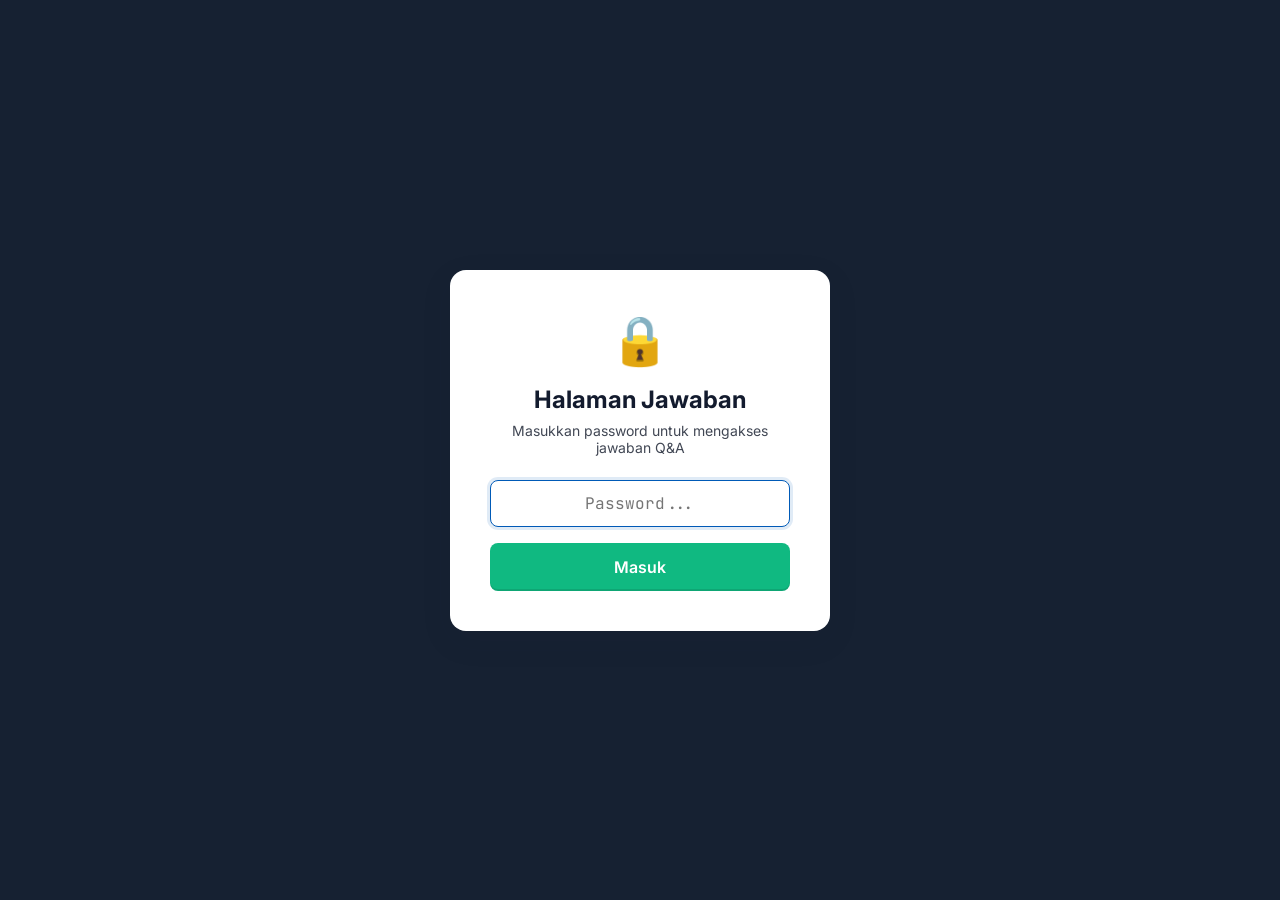
==== jawaban.html @ 25de0e5d "MADALINE Flu Detection Simulator" ====
<!DOCTYPE html>
<html lang="id">
<head>
  <meta charset="utf-8"/>
  <meta name="viewport" content="width=device-width, initial-scale=1.0"/>
  <title>Jawaban Q&A — MADALINE</title>
  <link rel="stylesheet" href="styles.css"/>
  <style>
    body { overflow: auto; background: var(--surface); }
    .jawaban-container { max-width: 900px; margin: 0 auto; padding: 32px; min-height: 100vh; }
    .login-overlay {
      position: fixed; inset: 0; background: rgba(10,22,40,0.95);
      display: flex; align-items: center; justify-content: center; z-index: 999;
    }
    .login-box {
      background: var(--surface-container-lowest); border-radius: var(--radius-xl);
      padding: 40px; width: 380px; text-align: center; box-shadow: var(--shadow-elevated);
    }
    .login-box h2 { font-size: 24px; font-weight: 700; margin-bottom: 8px; }
    .login-box p { font-size: 14px; color: var(--on-surface-variant); margin-bottom: 24px; }
    .login-box input {
      width: 100%; padding: 12px 16px; border: 1px solid var(--outline); border-radius: var(--radius-md);
      font-size: 16px; font-family: 'JetBrains Mono', monospace; text-align: center; margin-bottom: 16px;
      outline: none; transition: border-color 0.2s;
    }
    .login-box input:focus { border-color: var(--primary); box-shadow: 0 0 0 3px rgba(0,90,183,0.12); }
    .login-box .btn { width: 100%; padding: 14px; font-size: 16px; }
    .login-error { color: var(--error); font-size: 13px; margin-top: 8px; display: none; }
    .qa-item {
      background: var(--surface-container-lowest); border: 1px solid var(--outline-variant);
      border-radius: var(--radius-lg); margin-bottom: 16px; overflow: hidden; box-shadow: var(--shadow-card);
    }
    .qa-item-header { padding: 16px 20px; border-bottom: 1px solid var(--outline-variant); display: flex; justify-content: space-between; align-items: center; }
    .qa-item-meta { font-size: 12px; color: var(--on-surface-variant); }
    .qa-item-question { padding: 16px 20px; font-weight: 600; font-size: 15px; border-bottom: 1px solid rgba(193,198,215,0.3); background: var(--surface-container-low); }
    .qa-item-answer { padding: 16px 20px; font-size: 14px; line-height: 1.7; }
    .qa-item-answer strong { color: var(--primary); }
    .empty-state { text-align: center; padding: 60px 20px; color: var(--on-surface-variant); }
    .empty-state .icon { font-size: 64px; margin-bottom: 16px; }
    .header-bar { display: flex; justify-content: space-between; align-items: center; margin-bottom: 24px; padding-bottom: 16px; border-bottom: 2px solid var(--outline-variant); }
    .badge-count { background: var(--primary); color: white; padding: 4px 12px; border-radius: 20px; font-size: 13px; font-weight: 700; }
    .refresh-btn { padding: 8px 16px; }
    .config-card {
      background: var(--surface-container-lowest); border: 1px solid var(--outline-variant);
      border-radius: var(--radius-lg); padding: 20px; margin-bottom: 24px; box-shadow: var(--shadow-card);
    }
    .config-card h3 { font-size: 15px; font-weight: 700; margin-bottom: 12px; color: var(--primary); }
    .config-row { display: flex; gap: 10px; align-items: flex-end; margin-bottom: 12px; }
    .config-row .input-group { flex: 1; }
    .config-row input {
      width: 100%; padding: 10px 14px; border: 1px solid var(--outline); border-radius: var(--radius-md);
      font-family: 'JetBrains Mono', monospace; font-size: 13px; outline: none; transition: border-color 0.2s;
      background: var(--surface);
    }
    .config-row input:focus { border-color: var(--primary); box-shadow: 0 0 0 3px rgba(0,90,183,0.12); }
    .key-status { font-size: 12px; font-weight: 600; padding: 4px 10px; border-radius: 12px; display: inline-flex; align-items: center; gap: 4px; }
    .key-active { background: #d1fae5; color: #065f46; }
    .key-missing { background: #fee2e2; color: #991b1b; }
  </style>
</head>
<body>

<!-- Login Overlay -->
<div class="login-overlay" id="login-overlay">
  <div class="login-box">
    <div style="font-size:48px;margin-bottom:16px;">🔒</div>
    <h2>Halaman Jawaban</h2>
    <p>Masukkan password untuk mengakses jawaban Q&A</p>
    <input type="password" id="password-input" placeholder="Password..." autofocus/>
    <button class="btn btn-primary" id="btn-login">Masuk</button>
    <div class="login-error" id="login-error">Password salah! Coba lagi.</div>
  </div>
</div>

<!-- Main Content -->
<div class="jawaban-container" id="main-content" style="display:none;">
  <div class="header-bar">
    <div>
      <div class="section-overline">Halaman Rahasia — Presenter Only</div>
      <h1 class="font-headline-lg">Jawaban Q&A MADALINE</h1>
    </div>
    <div style="display:flex;gap:8px;align-items:center;">
      <span class="badge-count" id="total-count">0 pertanyaan</span>
      <button class="btn btn-secondary refresh-btn" id="btn-refresh">↻ Refresh</button>
      <a href="index.html" class="btn btn-secondary refresh-btn">← Kembali</a>
    </div>
  </div>

  <!-- API Key Config -->
  <div class="config-card">
    <h3>⚙️ Konfigurasi API Key (Gemini)</h3>
    <p style="font-size:13px;color:var(--on-surface-variant);margin-bottom:12px;">
      Masukkan API key Gemini agar AI bisa menjawab pertanyaan otomatis. Key disimpan di browser ini saja (tidak di-upload ke GitHub).
      <a href="https://aistudio.google.com/apikey" target="_blank" style="color:var(--primary);font-weight:600;">Dapatkan key →</a>
    </p>
    <div class="config-row">
      <div class="input-group">
        <label style="font-size:11px;font-weight:700;text-transform:uppercase;letter-spacing:0.06em;color:var(--on-surface-variant);margin-bottom:4px;display:block;">API KEY</label>
        <input type="password" id="api-key-input" placeholder="Masukkan Gemini API Key..." />
      </div>
      <button class="btn btn-primary" id="btn-save-key" style="height:42px;white-space:nowrap;">💾 Simpan</button>
    </div>
    <div style="display:flex;justify-content:space-between;align-items:center;">
      <div>
        <span>Status: </span>
        <span class="key-status" id="key-status">—</span>
      </div>
      <button class="btn btn-reset" id="btn-clear-data" style="font-size:12px;padding:6px 14px;">🗑️ Reset Semua Data Q&A</button>
    </div>
  </div>

  <div id="qa-list">
    <div class="empty-state">
      <div class="icon">📭</div>
      <h3>Belum Ada Pertanyaan</h3>
      <p>Pertanyaan dari audience akan muncul di sini secara real-time.</p>
    </div>
  </div>
</div>

<script>
  const PASSWORD = 'jawaban';

  // Login handler
  const loginOverlay = document.getElementById('login-overlay');
  const mainContent = document.getElementById('main-content');
  const btnLogin = document.getElementById('btn-login');
  const passwordInput = document.getElementById('password-input');
  const loginError = document.getElementById('login-error');

  function tryLogin() {
    if (passwordInput.value === PASSWORD) {
      loginOverlay.style.display = 'none';
      mainContent.style.display = '';
      loadQuestions();
      loadKeyStatus();
    } else {
      loginError.style.display = '';
      passwordInput.value = '';
      passwordInput.focus();
      setTimeout(() => loginError.style.display = 'none', 3000);
    }
  }

  btnLogin.addEventListener('click', tryLogin);
  passwordInput.addEventListener('keydown', (e) => { if (e.key === 'Enter') tryLogin(); });

  // === API Key Config ===
  function loadKeyStatus() {
    var key = localStorage.getItem('madaline_gemini_key') || '';
    var statusEl = document.getElementById('key-status');
    var inputEl = document.getElementById('api-key-input');
    if (key) {
      statusEl.textContent = '✅ Key tersimpan (' + key.substring(0, 8) + '...)';
      statusEl.className = 'key-status key-active';
      inputEl.placeholder = 'Key sudah tersimpan (isi untuk mengganti)';
    } else {
      statusEl.textContent = '❌ Belum diatur';
      statusEl.className = 'key-status key-missing';
      inputEl.placeholder = 'Masukkan Gemini API Key...';
    }
  }

  document.getElementById('btn-save-key').addEventListener('click', function() {
    var key = document.getElementById('api-key-input').value.trim();
    if (!key) { alert('Masukkan API key!'); return; }
    localStorage.setItem('madaline_gemini_key', key);
    document.getElementById('api-key-input').value = '';
    loadKeyStatus();
    alert('✅ API Key berhasil disimpan!');
  });

  document.getElementById('btn-clear-data').addEventListener('click', function() {
    if (confirm('Yakin ingin menghapus semua data Q&A? Ini akan menghapus pertanyaan dan jawaban.')) {
      localStorage.removeItem('madaline_qa_history');
      loadQuestions();
      alert('Data Q&A berhasil direset.');
    }
  });

  // Q&A Storage (shared via localStorage with main page)
  function loadQuestions() {
    const stored = localStorage.getItem('madaline_qa_history');
    const list = stored ? JSON.parse(stored) : [];
    const container = document.getElementById('qa-list');
    const countEl = document.getElementById('total-count');

    countEl.textContent = `${list.length} pertanyaan`;

    if (list.length === 0) {
      container.innerHTML = `<div class="empty-state">
        <div class="icon">📭</div>
        <h3>Belum Ada Pertanyaan</h3>
        <p>Pertanyaan dari audience akan muncul di sini secara real-time.</p>
      </div>`;
      return;
    }

    container.innerHTML = list.map((q, i) => {
      var statusBadge = '';
      if (q.aiSuccess === false) {
        statusBadge = '<span style="display:inline-flex;align-items:center;gap:4px;padding:3px 10px;border-radius:12px;font-size:11px;font-weight:700;background:#fef3cd;color:#92400e;">⚠️ Jawab Manual</span>';
      } else {
        statusBadge = '<span style="display:inline-flex;align-items:center;gap:4px;padding:3px 10px;border-radius:12px;font-size:11px;font-weight:700;background:#d1fae5;color:#065f46;">✅ AI Generated</span>';
      }
      return `
      <div class="qa-item">
        <div class="qa-item-header">
          <div>
            <strong style="color:var(--primary);">${q.nama}</strong>
            <span style="font-size:13px;color:var(--on-surface-variant);"> — NIM: ${q.nim} | Kelas: ${q.kelas}</span>
          </div>
          <div style="display:flex;align-items:center;gap:8px;">
            ${statusBadge}
            <span class="qa-item-meta">${q.time || ''}</span>
          </div>
        </div>
        <div class="qa-item-question">❓ ${q.question}</div>
        <div class="qa-item-answer">${q.answer}</div>
      </div>`;
    }).reverse().join('');
  }

  // Auto-refresh every 3 seconds
  setInterval(loadQuestions, 3000);
  document.getElementById('btn-refresh').addEventListener('click', loadQuestions);
</script>
</body>
</html>
---- styles.css ----
/* ===== DESIGN SYSTEM: Neural Synthesis ===== */
@import url('https://fonts.googleapis.com/css2?family=Inter:wght@400;500;600;700;800&family=JetBrains+Mono:wght@400;500;600&display=swap');

:root {
  --surface: #faf8ff;
  --surface-dim: #d2d9f4;
  --surface-container-lowest: #ffffff;
  --surface-container-low: #f2f3ff;
  --surface-container: #eaedff;
  --surface-container-high: #e2e7ff;
  --surface-container-highest: #dae2fd;
  --on-surface: #131b2e;
  --on-surface-variant: #414754;
  --inverse-surface: #283044;
  --inverse-on-surface: #eef0ff;
  --outline: #717786;
  --outline-variant: #c1c6d7;
  --primary: #005ab7;
  --on-primary: #ffffff;
  --primary-container: #0072e5;
  --on-primary-container: #fefcff;
  --secondary: #4648d4;
  --on-secondary: #ffffff;
  --secondary-container: #6063ee;
  --on-secondary-container: #fffbff;
  --error: #ba1a1a;
  --error-container: #ffdad6;
  --on-error-container: #93000a;
  --success: #10b981;
  --success-dark: #059669;
  --primary-fixed: #d7e2ff;
  --primary-fixed-dim: #abc7ff;
  --sp-xs: 4px; --sp-sm: 8px; --sp-md: 16px; --sp-lg: 24px; --sp-xl: 48px;
  --radius-sm: 4px; --radius-md: 8px; --radius-lg: 12px; --radius-xl: 16px;
  --shadow-card: 0 2px 4px rgba(15,23,42,0.05);
  --shadow-elevated: 0 10px 30px rgba(15,23,42,0.1);
  --shadow-glow-primary: 0 0 20px rgba(0,90,183,0.15);
}

*, *::before, *::after { box-sizing: border-box; margin: 0; padding: 0; }
html { font-size: 16px; scroll-behavior: smooth; }
body {
  font-family: 'Inter', system-ui, sans-serif;
  background: var(--surface);
  color: var(--on-surface);
  min-height: 100vh;
  overflow: hidden;
  -webkit-font-smoothing: antialiased;
}

/* Typography */
.font-display { font-size: 48px; font-weight: 800; line-height: 56px; letter-spacing: -0.03em; }
.font-headline-lg { font-size: 32px; font-weight: 700; line-height: 40px; letter-spacing: -0.02em; }
.font-headline-md { font-size: 24px; font-weight: 600; line-height: 32px; }
.font-headline-sm { font-size: 18px; font-weight: 600; line-height: 24px; }
.font-body-lg { font-size: 16px; font-weight: 400; line-height: 26px; }
.font-body-md { font-size: 14px; font-weight: 400; line-height: 22px; }
.font-label { font-family: 'Inter'; font-size: 12px; font-weight: 700; line-height: 16px; letter-spacing: 0.06em; text-transform: uppercase; }

/* Slide System */
.slide-viewport { width: 100vw; height: 100vh; overflow: hidden; position: relative; }
.slide {
  position: absolute; inset: 0; display: flex; flex-direction: column;
  opacity: 0; transform: translateX(60px);
  transition: opacity 0.5s cubic-bezier(0.4,0,0.2,1), transform 0.5s cubic-bezier(0.4,0,0.2,1);
  pointer-events: none; overflow-y: auto; padding: 0;
}
.slide.active { opacity: 1; transform: translateX(0); pointer-events: auto; z-index: 2; }
.slide.prev { opacity: 0; transform: translateX(-60px); }
.slide-inner { max-width: 1200px; width: 100%; margin: 0 auto; padding: var(--sp-xl) 32px; padding-top: 72px; padding-bottom: 80px; flex: 1; }

/* Top Bar */
.topbar {
  position: fixed; top: 0; left: 0; right: 0; height: 56px;
  background: rgba(250,248,255,0.85); backdrop-filter: blur(12px);
  border-bottom: 1px solid var(--outline-variant);
  display: flex; align-items: center; justify-content: space-between;
  padding: 0 var(--sp-lg); z-index: 100;
}
.topbar-brand { font-size: 15px; font-weight: 700; color: var(--primary); display: flex; align-items: center; gap: var(--sp-sm); }
.topbar-brand svg { width: 22px; height: 22px; }

/* Progress Bar */
.progress-bar { position: fixed; top: 56px; left: 0; right: 0; height: 3px; background: var(--outline-variant); z-index: 99; }
.progress-fill { height: 100%; background: linear-gradient(90deg, var(--primary), var(--secondary)); transition: width 0.4s cubic-bezier(0.4,0,0.2,1); border-radius: 0 2px 2px 0; }

/* Bottom Nav */
.slide-nav {
  position: fixed; bottom: 0; left: 0; right: 0; height: 64px;
  background: rgba(250,248,255,0.9); backdrop-filter: blur(12px);
  border-top: 1px solid var(--outline-variant);
  display: flex; align-items: center; justify-content: center; gap: var(--sp-lg); z-index: 100; padding: 0 var(--sp-lg);
}
.slide-dots { display: flex; gap: var(--sp-sm); align-items: center; }
.slide-dot { width: 10px; height: 10px; border-radius: 50%; background: var(--outline-variant); border: none; cursor: pointer; transition: all 0.3s ease; padding: 0; }
.slide-dot.active { background: var(--primary); width: 28px; border-radius: 5px; box-shadow: 0 0 8px rgba(0,90,183,0.3); }
.slide-dot:hover { background: var(--outline); }
.nav-btn {
  display: flex; align-items: center; gap: 6px; padding: 8px 20px; border-radius: var(--radius-md);
  border: 1px solid var(--outline-variant); background: var(--surface-container-lowest);
  color: var(--on-surface); font-weight: 600; font-size: 14px; cursor: pointer;
  transition: all 0.2s ease; font-family: 'Inter', sans-serif;
}
.nav-btn:hover { background: var(--surface-container-high); border-color: var(--primary); color: var(--primary); }
.nav-btn:disabled { opacity: 0.35; cursor: not-allowed; }
.nav-btn.primary { background: var(--primary); color: var(--on-primary); border-color: var(--primary); }
.nav-btn.primary:hover { background: var(--primary-container); }
.nav-btn.primary:disabled { opacity: 0.35; }

/* Cards */
.card {
  background: var(--surface-container-lowest); border: 1px solid var(--outline-variant);
  border-radius: var(--radius-lg); box-shadow: var(--shadow-card); overflow: hidden; transition: box-shadow 0.3s ease;
}
.card:hover { box-shadow: var(--shadow-elevated); }
.card-header { padding: var(--sp-md) var(--sp-lg); border-bottom: 1px solid var(--outline-variant); display: flex; align-items: center; justify-content: space-between; }
.card-body { padding: var(--sp-lg); }

/* Hero Slide */
.hero-slide {
  background: linear-gradient(135deg, #0a1628 0%, #1a2744 40%, #0d2b5e 100%);
  color: white; justify-content: center; align-items: center; text-align: center;
  position: relative; overflow: hidden;
}
.hero-slide::before {
  content: ''; position: absolute; inset: 0;
  background: radial-gradient(circle at 30% 20%, rgba(70,72,212,0.15) 0%, transparent 50%),
              radial-gradient(circle at 70% 80%, rgba(0,90,183,0.1) 0%, transparent 50%);
}
.hero-grid-bg {
  position: absolute; inset: 0;
  background-image: linear-gradient(rgba(255,255,255,0.03) 1px, transparent 1px), linear-gradient(90deg, rgba(255,255,255,0.03) 1px, transparent 1px);
  background-size: 60px 60px; animation: gridMove 20s linear infinite;
}
@keyframes gridMove { 0% { transform: translate(0, 0); } 100% { transform: translate(60px, 60px); } }
.hero-content { position: relative; z-index: 2; max-width: 800px; padding: 40px; }
.hero-badge {
  display: inline-flex; align-items: center; gap: 6px; padding: 6px 16px;
  background: rgba(255,255,255,0.08); border: 1px solid rgba(255,255,255,0.12);
  border-radius: 20px; font-size: 12px; font-weight: 600; letter-spacing: 0.05em;
  text-transform: uppercase; color: var(--primary-fixed-dim); margin-bottom: 24px; backdrop-filter: blur(4px);
}
.hero-title {
  font-size: clamp(36px, 6vw, 64px); font-weight: 800; line-height: 1.1; letter-spacing: -0.03em; margin-bottom: 16px;
  background: linear-gradient(135deg, #ffffff 0%, var(--primary-fixed-dim) 100%);
  -webkit-background-clip: text; -webkit-text-fill-color: transparent; background-clip: text;
}
.hero-subtitle { font-size: 18px; color: rgba(255,255,255,0.6); line-height: 1.6; margin-bottom: 32px; }
.hero-btn {
  display: inline-flex; align-items: center; gap: 10px; padding: 14px 32px;
  background: linear-gradient(135deg, var(--primary), var(--secondary)); color: white;
  border: none; border-radius: 30px; font-size: 16px; font-weight: 700; cursor: pointer;
  transition: all 0.3s ease; font-family: 'Inter', sans-serif;
  box-shadow: 0 4px 20px rgba(0,90,183,0.4);
}
.hero-btn:hover { transform: translateY(-2px); box-shadow: 0 6px 30px rgba(0,90,183,0.6); }
.hero-cta { margin-bottom: 32px; }
.hero-features { display: flex; gap: 12px; justify-content: center; flex-wrap: wrap; }
.hero-feature-chip {
  padding: 8px 16px; background: rgba(255,255,255,0.06); border: 1px solid rgba(255,255,255,0.1);
  border-radius: 20px; font-size: 13px; font-weight: 500; color: rgba(255,255,255,0.7);
}

/* Theory */
.theory-grid { display: grid; grid-template-columns: 1fr 1fr; gap: var(--sp-lg); margin-top: var(--sp-lg); }
.formula-highlight .katex { color: var(--primary) !important; }
.concept-list { list-style: none; padding: 0; }
.concept-list li {
  padding: 12px 16px; border-left: 3px solid var(--primary); margin-bottom: var(--sp-sm);
  background: var(--surface-container-low); border-radius: 0 var(--radius-sm) var(--radius-sm) 0;
  font-size: 14px; line-height: 1.6;
}
.concept-list li strong { color: var(--primary); }

/* Section Headers */
.section-header { margin-bottom: var(--sp-lg); padding-bottom: var(--sp-sm); border-bottom: 2px solid var(--outline-variant); }
.section-overline { font-size: 12px; font-weight: 700; text-transform: uppercase; letter-spacing: 0.08em; color: var(--secondary); margin-bottom: 4px; }

/* Network Vis */
.network-vis-container { background: var(--surface-container-low); border: 1px solid var(--outline-variant); border-radius: var(--radius-lg); padding: var(--sp-md); }
.network-vis-container svg text { font-family: 'JetBrains Mono', monospace; }
.node-circle { transition: all 0.3s ease; }
.node-circle:hover { filter: drop-shadow(0 0 8px rgba(0,90,183,0.4)); }

/* Dataset */
.dataset-layout { display: grid; grid-template-columns: 1fr 280px; gap: var(--sp-lg); }
.dataset-stats { display: flex; flex-direction: column; gap: var(--sp-md); }
.stat-card { text-align: center; padding: var(--sp-lg); }
.stat-value { font-size: 40px; font-weight: 800; font-family: 'JetBrains Mono', monospace; }
.stat-label { font-size: 13px; color: var(--on-surface-variant); margin-top: 4px; }
.badge { display: inline-flex; align-items: center; justify-content: center; padding: 2px 10px; border-radius: 12px; font-size: 12px; font-weight: 700; min-width: 28px; }
.badge-yes { background: #dbeafe; color: #1d4ed8; }
.badge-no { background: var(--surface-dim); color: var(--on-surface-variant); }
.badge-flu { background: #fee2e2; color: #dc2626; }
.badge-notflu { background: #d1fae5; color: #059669; }
.legend-item { display: flex; align-items: center; gap: 8px; font-size: 13px; }

/* Example Calculations */
.example-grid { display: grid; grid-template-columns: 1fr 1fr; gap: var(--sp-lg); }
.example-card { border-top: 4px solid; }
.example-card.flu { border-top-color: #dc2626; }
.example-card.notflu { border-top-color: #059669; }
.example-card .example-header { padding: var(--sp-md) var(--sp-lg); display: flex; align-items: center; gap: 12px; border-bottom: 1px solid var(--outline-variant); }
.example-badge { padding: 4px 12px; border-radius: 16px; font-size: 12px; font-weight: 700; }
.example-badge.flu { background: #fee2e2; color: #dc2626; }
.example-badge.notflu { background: #d1fae5; color: #059669; }
.example-step { padding: 12px var(--sp-lg); border-bottom: 1px solid rgba(193,198,215,0.3); }
.example-step:last-child { border-bottom: none; }
.example-step-label { font-size: 11px; font-weight: 700; text-transform: uppercase; letter-spacing: 0.06em; color: var(--secondary); margin-bottom: 6px; }

/* Simulator */
.sim-layout { display: grid; grid-template-columns: 280px 1fr; gap: var(--sp-lg); margin-top: var(--sp-lg); }
.sim-config { display: flex; flex-direction: column; gap: var(--sp-md); }
.sim-main { display: flex; flex-direction: column; gap: var(--sp-lg); }
.input-group { display: flex; flex-direction: column; gap: var(--sp-xs); }
.input-group label { font-size: 11px; font-weight: 700; text-transform: uppercase; letter-spacing: 0.06em; color: var(--on-surface-variant); }
.input-group input, .input-group select, .input-group textarea {
  padding: 8px 12px; border: 1px solid var(--outline); border-radius: var(--radius-sm);
  font-family: 'JetBrains Mono', monospace; font-size: 14px;
  background: var(--surface); color: var(--on-surface); outline: none; transition: all 0.2s ease;
}
.input-group input:focus, .input-group select:focus, .input-group textarea:focus { border-color: var(--primary); box-shadow: 0 0 0 3px rgba(0,90,183,0.12); }

/* Buttons */
.btn {
  display: inline-flex; align-items: center; justify-content: center; gap: 8px;
  padding: 10px 20px; border-radius: var(--radius-md); font-family: 'Inter', sans-serif;
  font-weight: 600; font-size: 14px; cursor: pointer; transition: all 0.2s ease; border: none;
}
.btn-primary { background: var(--success); color: white; box-shadow: inset 0 -2px 0 rgba(0,0,0,0.1); }
.btn-primary:hover { background: var(--success-dark); }
.btn-primary:active { box-shadow: none; transform: translateY(1px); }
.btn-secondary { background: transparent; border: 1px solid var(--outline); color: var(--on-surface); }
.btn-secondary:hover { background: var(--surface-container-high); }
.btn-reset { background: transparent; border: 1px solid var(--error); color: var(--error); }
.btn-reset:hover { background: var(--error-container); }

/* Chips */
.chip { display: inline-flex; align-items: center; gap: 4px; padding: 3px 10px; border-radius: 20px; font-size: 11px; font-weight: 700; letter-spacing: 0.03em; }
.chip-processing { background: #dbeafe; color: #1d4ed8; }
.chip-success { background: #d1fae5; color: #065f46; }
.chip-error { background: #fee2e2; color: #991b1b; }
.chip-idle { background: var(--surface-dim); color: var(--on-surface-variant); }

/* Tables */
.data-table { width: 100%; border-collapse: collapse; font-family: 'JetBrains Mono', monospace; font-size: 12px; }
.data-table thead { background: var(--surface-container-low); position: sticky; top: 0; }
.data-table th { padding: 10px 12px; font-family: 'Inter'; font-size: 11px; font-weight: 700; text-transform: uppercase; letter-spacing: 0.05em; color: var(--on-surface-variant); text-align: left; border-bottom: 1px solid var(--outline-variant); }
.data-table td { padding: 8px 12px; border-bottom: 1px solid rgba(193,198,215,0.3); vertical-align: middle; }
.data-table tbody tr { transition: background 0.15s ease; }
.data-table tbody tr:hover { background: rgba(218,226,253,0.3); }
.data-table .text-right { text-align: right; }
.data-table .text-center { text-align: center; }
.data-table .text-error { color: var(--error); }
.data-table .text-success { color: var(--success); }
.data-table .text-muted { color: var(--on-surface-variant); }
.table-scroll { max-height: 320px; overflow: auto; border-radius: var(--radius-md); }

/* Tracing */
.trace-formula-block { background: var(--surface-container-low); border: 1px solid var(--outline-variant); border-radius: var(--radius-md); padding: var(--sp-md); margin-bottom: var(--sp-sm); }
.trace-formula-block .katex { color: var(--primary); }
.formula-label { font-size: 11px; font-weight: 700; text-transform: uppercase; letter-spacing: 0.06em; color: var(--on-surface-variant); margin-bottom: var(--sp-xs); }
.trace-value { display: flex; flex-direction: column; gap: 2px; }
.trace-value-label { font-size: 11px; color: var(--on-surface-variant); font-weight: 500; }
.trace-value-data { font-family: 'JetBrains Mono', monospace; font-size: 13px; font-weight: 500; }

/* Testing Slide */
.testing-layout { display: grid; grid-template-columns: 340px 1fr; gap: var(--sp-lg); margin-top: var(--sp-lg); }
.testing-input-panel { display: flex; flex-direction: column; gap: var(--sp-md); }
.testing-result-panel { display: flex; flex-direction: column; gap: var(--sp-lg); }
.testing-info-banner {
  display: flex; align-items: flex-start; gap: 16px; padding: 16px 20px;
  background: linear-gradient(135deg, #eff6ff, #eef2ff); border: 1px solid #bfdbfe;
  border-radius: var(--radius-lg); margin-bottom: var(--sp-lg);
}
.testing-info-banner .testing-info-icon { font-size: 28px; }
.testing-info-banner strong { color: var(--primary); display: block; margin-bottom: 4px; }
.testing-info-banner p { font-size: 13px; color: var(--on-surface-variant); line-height: 1.5; margin: 0; }

/* Symptom Toggles */
.symptom-toggle {
  display: flex; align-items: center; justify-content: space-between; padding: 14px 16px;
  background: var(--surface-container-low); border: 1px solid var(--outline-variant);
  border-radius: var(--radius-md); transition: all 0.2s ease;
}
.symptom-toggle:hover { border-color: var(--primary); background: var(--surface-container); }
.symptom-info { display: flex; align-items: center; gap: 12px; }
.symptom-emoji { font-size: 28px; }
.symptom-name { font-weight: 600; font-size: 15px; }
.symptom-desc { font-size: 12px; color: var(--on-surface-variant); }

/* Switch Toggle */
.switch { position: relative; display: inline-block; width: 52px; height: 28px; }
.switch input { opacity: 0; width: 0; height: 0; }
.switch-slider {
  position: absolute; cursor: pointer; inset: 0; background: var(--outline-variant);
  transition: 0.3s; border-radius: 28px;
}
.switch-slider::before {
  content: ""; position: absolute; height: 22px; width: 22px; left: 3px; bottom: 3px;
  background: white; transition: 0.3s; border-radius: 50%; box-shadow: 0 1px 3px rgba(0,0,0,0.2);
}
.switch input:checked + .switch-slider { background: var(--primary); }
.switch input:checked + .switch-slider::before { transform: translateX(24px); }

/* Prediction Result */
.prediction-placeholder { display: flex; flex-direction: column; align-items: center; justify-content: center; padding: 40px; color: var(--on-surface-variant); text-align: center; }
.prediction-result-display { text-align: center; padding: 32px; }
.prediction-result-display .result-icon { font-size: 64px; margin-bottom: 16px; }
.prediction-result-display .result-label { font-size: 28px; font-weight: 800; margin-bottom: 8px; }
.prediction-result-display .result-desc { font-size: 14px; color: var(--on-surface-variant); }
.predict-warning { padding: 10px 16px; background: #fef3cd; border: 1px solid #fbbf24; border-radius: var(--radius-md); font-size: 13px; color: #92400e; text-align: center; }

/* Q&A */
.qa-layout { display: grid; grid-template-columns: 380px 1fr; gap: var(--sp-lg); margin-top: var(--sp-lg); }
.qa-input-panel { display: flex; flex-direction: column; gap: var(--sp-md); }
.qa-answer-panel { min-height: 500px; }
.qa-placeholder { display: flex; flex-direction: column; align-items: center; justify-content: center; height: 100%; text-align: center; padding: 40px; }
.qa-loading { display: flex; align-items: center; gap: 10px; justify-content: center; padding: 12px; color: var(--primary); font-size: 13px; font-weight: 600; }
.loading-spinner {
  width: 20px; height: 20px; border: 3px solid var(--outline-variant);
  border-top-color: var(--primary); border-radius: 50%; animation: spin 0.8s linear infinite;
}
@keyframes spin { to { transform: rotate(360deg); } }
.qa-answer-content { line-height: 1.7; font-size: 15px; }
.qa-answer-content p { margin-bottom: 12px; }
.qa-answer-content strong { color: var(--primary); }
.qa-answer-content ul, .qa-answer-content ol { margin: 8px 0 12px 20px; }
.qa-answer-content li { margin-bottom: 4px; }
.qa-history-item {
  padding: 10px 14px; border-left: 3px solid var(--primary); margin-bottom: 8px;
  background: var(--surface-container-low); border-radius: 0 var(--radius-sm) var(--radius-sm) 0;
  font-size: 13px; cursor: pointer; transition: all 0.2s ease;
}
.qa-history-item:hover { background: var(--surface-container); }

/* KaTeX */
.katex-display { margin: 8px 0 !important; }

/* Scrollbar */
::-webkit-scrollbar { width: 6px; height: 6px; }
::-webkit-scrollbar-track { background: var(--surface-container-low); }
::-webkit-scrollbar-thumb { background: var(--outline-variant); border-radius: 3px; }
::-webkit-scrollbar-thumb:hover { background: var(--outline); }

/* Animations */
@keyframes fadeInUp { from { opacity: 0; transform: translateY(20px); } to { opacity: 1; transform: translateY(0); } }

/* Responsive */
@media (max-width: 900px) {
  .theory-grid, .example-grid, .qa-layout, .testing-layout { grid-template-columns: 1fr; }
  .sim-layout { grid-template-columns: 1fr; }
  .dataset-layout { grid-template-columns: 1fr; }
  .hero-title { font-size: 32px; }
}
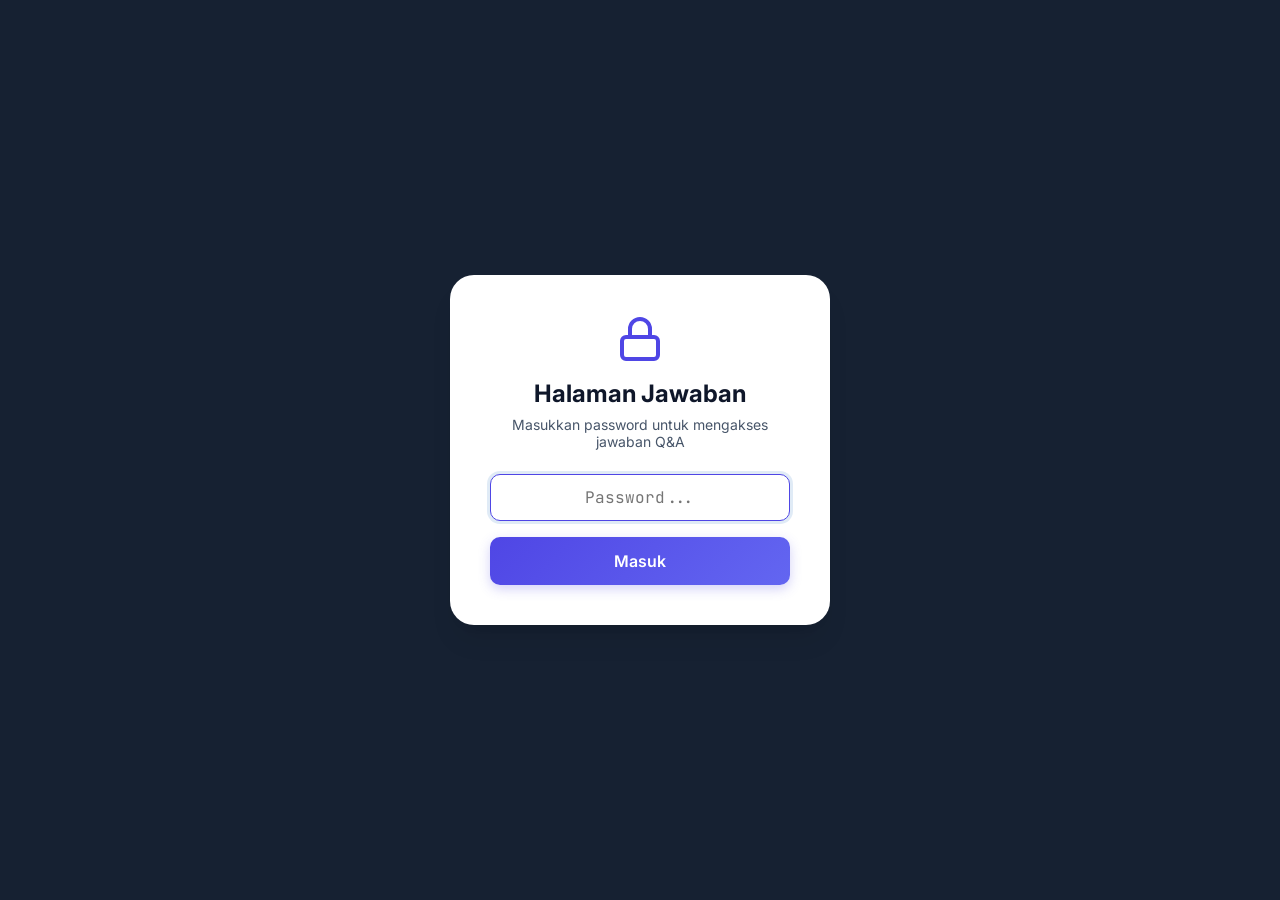
==== commit 3544b5fa: "feat: revamp frontend UI and fix mobile responsiveness" ====
--- a/jawaban.html
+++ b/jawaban.html
@@ -63,7 +63,7 @@
 <!-- Login Overlay -->
 <div class="login-overlay" id="login-overlay">
   <div class="login-box">
-    <div style="font-size:48px;margin-bottom:16px;">🔒</div>
+    <div style="color:var(--primary);margin-bottom:16px;display:flex;justify-content:center;"><svg width="48" height="48" viewBox="0 0 24 24" fill="none" stroke="currentColor" stroke-width="2"><rect x="3" y="11" width="18" height="11" rx="2" ry="2"></rect><path d="M7 11V7a5 5 0 0 1 10 0v4"></path></svg></div>
     <h2>Halaman Jawaban</h2>
     <p>Masukkan password untuk mengakses jawaban Q&A</p>
     <input type="password" id="password-input" placeholder="Password..." autofocus/>
@@ -88,7 +88,7 @@
 
   <!-- API Key Config -->
   <div class="config-card">
-    <h3>⚙️ Konfigurasi API Key (Gemini)</h3>
+    <h3>Konfigurasi API Key (Gemini)</h3>
     <p style="font-size:13px;color:var(--on-surface-variant);margin-bottom:12px;">
       Masukkan API key Gemini agar AI bisa menjawab pertanyaan otomatis. Key disimpan di browser ini saja (tidak di-upload ke GitHub).
       <a href="https://aistudio.google.com/apikey" target="_blank" style="color:var(--primary);font-weight:600;">Dapatkan key →</a>
@@ -98,20 +98,20 @@
         <label style="font-size:11px;font-weight:700;text-transform:uppercase;letter-spacing:0.06em;color:var(--on-surface-variant);margin-bottom:4px;display:block;">API KEY</label>
         <input type="password" id="api-key-input" placeholder="Masukkan Gemini API Key..." />
       </div>
-      <button class="btn btn-primary" id="btn-save-key" style="height:42px;white-space:nowrap;">💾 Simpan</button>
+      <button class="btn btn-primary" id="btn-save-key" style="height:42px;white-space:nowrap;">Simpan</button>
     </div>
     <div style="display:flex;justify-content:space-between;align-items:center;">
       <div>
         <span>Status: </span>
         <span class="key-status" id="key-status">—</span>
       </div>
-      <button class="btn btn-reset" id="btn-clear-data" style="font-size:12px;padding:6px 14px;">🗑️ Reset Semua Data Q&A</button>
+      <button class="btn btn-reset" id="btn-clear-data" style="font-size:12px;padding:6px 14px;">Reset Semua Data Q&A</button>
     </div>
   </div>
 
   <div id="qa-list">
     <div class="empty-state">
-      <div class="icon">📭</div>
+      <div class="icon" style="color:var(--primary);"><svg width="64" height="64" viewBox="0 0 24 24" fill="none" stroke="currentColor" stroke-width="1.5"><path d="M21 15a2 2 0 0 1-2 2H7l-4 4V5a2 2 0 0 1 2-2h14a2 2 0 0 1 2 2z"></path></svg></div>
       <h3>Belum Ada Pertanyaan</h3>
       <p>Pertanyaan dari audience akan muncul di sini secara real-time.</p>
     </div>
@@ -151,11 +151,11 @@
     var statusEl = document.getElementById('key-status');
     var inputEl = document.getElementById('api-key-input');
     if (key) {
-      statusEl.textContent = '✅ Key tersimpan (' + key.substring(0, 8) + '...)';
+      statusEl.textContent = 'Key tersimpan (' + key.substring(0, 8) + '...)';
       statusEl.className = 'key-status key-active';
       inputEl.placeholder = 'Key sudah tersimpan (isi untuk mengganti)';
     } else {
-      statusEl.textContent = '❌ Belum diatur';
+      statusEl.textContent = 'Belum diatur';
       statusEl.className = 'key-status key-missing';
       inputEl.placeholder = 'Masukkan Gemini API Key...';
     }
@@ -167,7 +167,7 @@
     localStorage.setItem('madaline_gemini_key', key);
     document.getElementById('api-key-input').value = '';
     loadKeyStatus();
-    alert('✅ API Key berhasil disimpan!');
+    alert('API Key berhasil disimpan.');
   });
 
   document.getElementById('btn-clear-data').addEventListener('click', function() {
@@ -189,7 +189,7 @@
 
     if (list.length === 0) {
       container.innerHTML = `<div class="empty-state">
-        <div class="icon">📭</div>
+        <div class="icon" style="color:var(--primary);"><svg width="64" height="64" viewBox="0 0 24 24" fill="none" stroke="currentColor" stroke-width="1.5"><path d="M21 15a2 2 0 0 1-2 2H7l-4 4V5a2 2 0 0 1 2-2h14a2 2 0 0 1 2 2z"></path></svg></div>
         <h3>Belum Ada Pertanyaan</h3>
         <p>Pertanyaan dari audience akan muncul di sini secara real-time.</p>
       </div>`;
@@ -199,9 +199,9 @@
     container.innerHTML = list.map((q, i) => {
       var statusBadge = '';
       if (q.aiSuccess === false) {
-        statusBadge = '<span style="display:inline-flex;align-items:center;gap:4px;padding:3px 10px;border-radius:12px;font-size:11px;font-weight:700;background:#fef3cd;color:#92400e;">⚠️ Jawab Manual</span>';
+        statusBadge = '<span style="display:inline-flex;align-items:center;gap:4px;padding:3px 10px;border-radius:12px;font-size:11px;font-weight:700;background:#fef3cd;color:#92400e;">Jawab Manual</span>';
       } else {
-        statusBadge = '<span style="display:inline-flex;align-items:center;gap:4px;padding:3px 10px;border-radius:12px;font-size:11px;font-weight:700;background:#d1fae5;color:#065f46;">✅ AI Generated</span>';
+        statusBadge = '<span style="display:inline-flex;align-items:center;gap:4px;padding:3px 10px;border-radius:12px;font-size:11px;font-weight:700;background:#d1fae5;color:#065f46;">AI Generated</span>';
       }
       return `
       <div class="qa-item">
@@ -215,7 +215,7 @@
             <span class="qa-item-meta">${q.time || ''}</span>
           </div>
         </div>
-        <div class="qa-item-question">❓ ${q.question}</div>
+        <div class="qa-item-question">${q.question}</div>
         <div class="qa-item-answer">${q.answer}</div>
       </div>`;
     }).reverse().join('');
--- a/styles.css
+++ b/styles.css
@@ -2,39 +2,39 @@
 @import url('https://fonts.googleapis.com/css2?family=Inter:wght@400;500;600;700;800&family=JetBrains+Mono:wght@400;500;600&display=swap');
 
 :root {
-  --surface: #faf8ff;
-  --surface-dim: #d2d9f4;
+  --surface: #f8fafc;
+  --surface-dim: #cbd5e1;
   --surface-container-lowest: #ffffff;
-  --surface-container-low: #f2f3ff;
-  --surface-container: #eaedff;
-  --surface-container-high: #e2e7ff;
-  --surface-container-highest: #dae2fd;
-  --on-surface: #131b2e;
-  --on-surface-variant: #414754;
-  --inverse-surface: #283044;
-  --inverse-on-surface: #eef0ff;
-  --outline: #717786;
-  --outline-variant: #c1c6d7;
-  --primary: #005ab7;
+  --surface-container-low: #f1f5f9;
+  --surface-container: #e2e8f0;
+  --surface-container-high: #cbd5e1;
+  --surface-container-highest: #94a3b8;
+  --on-surface: #0f172a;
+  --on-surface-variant: #475569;
+  --inverse-surface: #1e293b;
+  --inverse-on-surface: #f8fafc;
+  --outline: #94a3b8;
+  --outline-variant: #cbd5e1;
+  --primary: #4f46e5;
   --on-primary: #ffffff;
-  --primary-container: #0072e5;
-  --on-primary-container: #fefcff;
-  --secondary: #4648d4;
+  --primary-container: #6366f1;
+  --on-primary-container: #ffffff;
+  --secondary: #06b6d4;
   --on-secondary: #ffffff;
-  --secondary-container: #6063ee;
-  --on-secondary-container: #fffbff;
-  --error: #ba1a1a;
-  --error-container: #ffdad6;
-  --on-error-container: #93000a;
+  --secondary-container: #0891b2;
+  --on-secondary-container: #ffffff;
+  --error: #ef4444;
+  --error-container: #fef2f2;
+  --on-error-container: #991b1b;
   --success: #10b981;
   --success-dark: #059669;
-  --primary-fixed: #d7e2ff;
-  --primary-fixed-dim: #abc7ff;
+  --primary-fixed: #e0e7ff;
+  --primary-fixed-dim: #c7d2fe;
   --sp-xs: 4px; --sp-sm: 8px; --sp-md: 16px; --sp-lg: 24px; --sp-xl: 48px;
-  --radius-sm: 4px; --radius-md: 8px; --radius-lg: 12px; --radius-xl: 16px;
-  --shadow-card: 0 2px 4px rgba(15,23,42,0.05);
-  --shadow-elevated: 0 10px 30px rgba(15,23,42,0.1);
-  --shadow-glow-primary: 0 0 20px rgba(0,90,183,0.15);
+  --radius-sm: 6px; --radius-md: 10px; --radius-lg: 16px; --radius-xl: 24px;
+  --shadow-card: 0 4px 6px -1px rgba(0,0,0,0.05), 0 2px 4px -2px rgba(0,0,0,0.05);
+  --shadow-elevated: 0 20px 25px -5px rgba(0,0,0,0.1), 0 8px 10px -6px rgba(0,0,0,0.05);
+  --shadow-glow-primary: 0 0 20px rgba(79,70,229,0.25);
 }
 
 *, *::before, *::after { box-sizing: border-box; margin: 0; padding: 0; }
@@ -44,8 +44,10 @@
   background: var(--surface);
   color: var(--on-surface);
   min-height: 100vh;
-  overflow: hidden;
+  overflow-x: hidden;
   -webkit-font-smoothing: antialiased;
+  word-wrap: break-word;
+  overflow-wrap: break-word;
 }
 
 /* Typography */
@@ -58,16 +60,16 @@
 .font-label { font-family: 'Inter'; font-size: 12px; font-weight: 700; line-height: 16px; letter-spacing: 0.06em; text-transform: uppercase; }
 
 /* Slide System */
-.slide-viewport { width: 100vw; height: 100vh; overflow: hidden; position: relative; }
+.slide-viewport { width: 100%; height: 100vh; overflow: hidden; position: relative; }
 .slide {
   position: absolute; inset: 0; display: flex; flex-direction: column;
   opacity: 0; transform: translateX(60px);
   transition: opacity 0.5s cubic-bezier(0.4,0,0.2,1), transform 0.5s cubic-bezier(0.4,0,0.2,1);
-  pointer-events: none; overflow-y: auto; padding: 0;
+  pointer-events: none; overflow-y: auto; overflow-x: hidden; padding: 0;
 }
 .slide.active { opacity: 1; transform: translateX(0); pointer-events: auto; z-index: 2; }
 .slide.prev { opacity: 0; transform: translateX(-60px); }
-.slide-inner { max-width: 1200px; width: 100%; margin: 0 auto; padding: var(--sp-xl) 32px; padding-top: 72px; padding-bottom: 80px; flex: 1; }
+.slide-inner { max-width: 1200px; width: 100%; margin: 0 auto; padding: var(--sp-xl) 32px; padding-top: 72px; padding-bottom: 80px; flex: 1; display: flex; flex-direction: column; }
 
 /* Top Bar */
 .topbar {
@@ -110,22 +112,23 @@
 /* Cards */
 .card {
   background: var(--surface-container-lowest); border: 1px solid var(--outline-variant);
-  border-radius: var(--radius-lg); box-shadow: var(--shadow-card); overflow: hidden; transition: box-shadow 0.3s ease;
-}
-.card:hover { box-shadow: var(--shadow-elevated); }
+  border-radius: var(--radius-lg); box-shadow: var(--shadow-card); overflow: hidden; transition: transform 0.3s ease, box-shadow 0.3s ease;
+  max-width: 100%;
+}
+.card:hover { box-shadow: var(--shadow-elevated); transform: translateY(-2px); }
 .card-header { padding: var(--sp-md) var(--sp-lg); border-bottom: 1px solid var(--outline-variant); display: flex; align-items: center; justify-content: space-between; }
 .card-body { padding: var(--sp-lg); }
 
 /* Hero Slide */
 .hero-slide {
-  background: linear-gradient(135deg, #0a1628 0%, #1a2744 40%, #0d2b5e 100%);
+  background: linear-gradient(135deg, #0f172a 0%, #1e293b 40%, #312e81 100%);
   color: white; justify-content: center; align-items: center; text-align: center;
   position: relative; overflow: hidden;
 }
 .hero-slide::before {
   content: ''; position: absolute; inset: 0;
-  background: radial-gradient(circle at 30% 20%, rgba(70,72,212,0.15) 0%, transparent 50%),
-              radial-gradient(circle at 70% 80%, rgba(0,90,183,0.1) 0%, transparent 50%);
+  background: radial-gradient(circle at 30% 20%, rgba(79,70,229,0.2) 0%, transparent 50%),
+              radial-gradient(circle at 70% 80%, rgba(6,182,212,0.15) 0%, transparent 50%);
 }
 .hero-grid-bg {
   position: absolute; inset: 0;
@@ -133,7 +136,21 @@
   background-size: 60px 60px; animation: gridMove 20s linear infinite;
 }
 @keyframes gridMove { 0% { transform: translate(0, 0); } 100% { transform: translate(60px, 60px); } }
-.hero-content { position: relative; z-index: 2; max-width: 800px; padding: 40px; }
+.hero-content {
+  position: relative; z-index: 2; max-width: 800px; padding: 48px;
+  background: rgba(15, 23, 42, 0.6);
+  backdrop-filter: blur(20px);
+  -webkit-backdrop-filter: blur(20px);
+  border: 1px solid rgba(255, 255, 255, 0.1);
+  border-radius: 28px;
+  box-shadow: 0 25px 50px -12px rgba(0, 0, 0, 0.5), inset 0 1px 0 rgba(255,255,255,0.1);
+  margin: 20px;
+  animation: heroEntry 1s cubic-bezier(0.2, 0.8, 0.2, 1) forwards;
+}
+@keyframes heroEntry {
+  from { opacity: 0; transform: translateY(30px); }
+  to { opacity: 1; transform: translateY(0); }
+}
 .hero-badge {
   display: inline-flex; align-items: center; gap: 6px; padding: 6px 16px;
   background: rgba(255,255,255,0.08); border: 1px solid rgba(255,255,255,0.12);
@@ -142,18 +159,18 @@
 }
 .hero-title {
   font-size: clamp(36px, 6vw, 64px); font-weight: 800; line-height: 1.1; letter-spacing: -0.03em; margin-bottom: 16px;
-  background: linear-gradient(135deg, #ffffff 0%, var(--primary-fixed-dim) 100%);
+  background: linear-gradient(135deg, #ffffff 0%, #cbd5e1 100%);
   -webkit-background-clip: text; -webkit-text-fill-color: transparent; background-clip: text;
 }
-.hero-subtitle { font-size: 18px; color: rgba(255,255,255,0.6); line-height: 1.6; margin-bottom: 32px; }
+.hero-subtitle { font-size: 18px; color: rgba(255,255,255,0.7); line-height: 1.6; margin-bottom: 32px; }
 .hero-btn {
   display: inline-flex; align-items: center; gap: 10px; padding: 14px 32px;
-  background: linear-gradient(135deg, var(--primary), var(--secondary)); color: white;
+  background: linear-gradient(135deg, var(--primary), var(--primary-container)); color: white;
   border: none; border-radius: 30px; font-size: 16px; font-weight: 700; cursor: pointer;
   transition: all 0.3s ease; font-family: 'Inter', sans-serif;
-  box-shadow: 0 4px 20px rgba(0,90,183,0.4);
-}
-.hero-btn:hover { transform: translateY(-2px); box-shadow: 0 6px 30px rgba(0,90,183,0.6); }
+  box-shadow: 0 4px 20px rgba(79,70,229,0.4);
+}
+.hero-btn:hover { transform: translateY(-2px); box-shadow: 0 6px 30px rgba(79,70,229,0.6); }
 .hero-cta { margin-bottom: 32px; }
 .hero-features { display: flex; gap: 12px; justify-content: center; flex-wrap: wrap; }
 .hero-feature-chip {
@@ -163,6 +180,8 @@
 
 /* Theory */
 .theory-grid { display: grid; grid-template-columns: 1fr 1fr; gap: var(--sp-lg); margin-top: var(--sp-lg); }
+.theory-grid > div { min-width: 0; }
+.formula-highlight { overflow-x: auto; overflow-y: hidden; padding-bottom: 8px; }
 .formula-highlight .katex { color: var(--primary) !important; }
 .concept-list { list-style: none; padding: 0; }
 .concept-list li {
@@ -184,6 +203,7 @@
 
 /* Dataset */
 .dataset-layout { display: grid; grid-template-columns: 1fr 280px; gap: var(--sp-lg); }
+.dataset-layout > div { min-width: 0; }
 .dataset-stats { display: flex; flex-direction: column; gap: var(--sp-md); }
 .stat-card { text-align: center; padding: var(--sp-lg); }
 .stat-value { font-size: 40px; font-weight: 800; font-family: 'JetBrains Mono', monospace; }
@@ -197,7 +217,8 @@
 
 /* Example Calculations */
 .example-grid { display: grid; grid-template-columns: 1fr 1fr; gap: var(--sp-lg); }
-.example-card { border-top: 4px solid; }
+.example-grid > div { min-width: 0; }
+.example-card { border-top: 4px solid; max-width: 100%; }
 .example-card.flu { border-top-color: #dc2626; }
 .example-card.notflu { border-top-color: #059669; }
 .example-card .example-header { padding: var(--sp-md) var(--sp-lg); display: flex; align-items: center; gap: 12px; border-bottom: 1px solid var(--outline-variant); }
@@ -210,8 +231,9 @@
 
 /* Simulator */
 .sim-layout { display: grid; grid-template-columns: 280px 1fr; gap: var(--sp-lg); margin-top: var(--sp-lg); }
-.sim-config { display: flex; flex-direction: column; gap: var(--sp-md); }
-.sim-main { display: flex; flex-direction: column; gap: var(--sp-lg); }
+.sim-layout > div { min-width: 0; }
+.sim-config { display: flex; flex-direction: column; gap: var(--sp-md); min-width: 0; }
+.sim-main { display: flex; flex-direction: column; gap: var(--sp-lg); min-width: 0; }
 .input-group { display: flex; flex-direction: column; gap: var(--sp-xs); }
 .input-group label { font-size: 11px; font-weight: 700; text-transform: uppercase; letter-spacing: 0.06em; color: var(--on-surface-variant); }
 .input-group input, .input-group select, .input-group textarea {
@@ -227,9 +249,9 @@
   padding: 10px 20px; border-radius: var(--radius-md); font-family: 'Inter', sans-serif;
   font-weight: 600; font-size: 14px; cursor: pointer; transition: all 0.2s ease; border: none;
 }
-.btn-primary { background: var(--success); color: white; box-shadow: inset 0 -2px 0 rgba(0,0,0,0.1); }
-.btn-primary:hover { background: var(--success-dark); }
-.btn-primary:active { box-shadow: none; transform: translateY(1px); }
+.btn-primary { background: linear-gradient(135deg, var(--primary), var(--primary-container)); color: white; box-shadow: 0 4px 12px rgba(79,70,229,0.25); }
+.btn-primary:hover { transform: translateY(-1px); box-shadow: 0 6px 16px rgba(79,70,229,0.35); }
+.btn-primary:active { transform: translateY(1px); box-shadow: 0 2px 8px rgba(79,70,229,0.2); }
 .btn-secondary { background: transparent; border: 1px solid var(--outline); color: var(--on-surface); }
 .btn-secondary:hover { background: var(--surface-container-high); }
 .btn-reset { background: transparent; border: 1px solid var(--error); color: var(--error); }
@@ -254,7 +276,7 @@
 .data-table .text-error { color: var(--error); }
 .data-table .text-success { color: var(--success); }
 .data-table .text-muted { color: var(--on-surface-variant); }
-.table-scroll { max-height: 320px; overflow: auto; border-radius: var(--radius-md); }
+.table-scroll { max-height: 320px; max-width: 100%; overflow: auto; border-radius: var(--radius-md); }
 
 /* Tracing */
 .trace-formula-block { background: var(--surface-container-low); border: 1px solid var(--outline-variant); border-radius: var(--radius-md); padding: var(--sp-md); margin-bottom: var(--sp-sm); }
@@ -266,8 +288,9 @@
 
 /* Testing Slide */
 .testing-layout { display: grid; grid-template-columns: 340px 1fr; gap: var(--sp-lg); margin-top: var(--sp-lg); }
-.testing-input-panel { display: flex; flex-direction: column; gap: var(--sp-md); }
-.testing-result-panel { display: flex; flex-direction: column; gap: var(--sp-lg); }
+.testing-layout > div { min-width: 0; }
+.testing-input-panel { display: flex; flex-direction: column; gap: var(--sp-md); min-width: 0; }
+.testing-result-panel { display: flex; flex-direction: column; gap: var(--sp-lg); min-width: 0; }
 .testing-info-banner {
   display: flex; align-items: flex-start; gap: 16px; padding: 16px 20px;
   background: linear-gradient(135deg, #eff6ff, #eef2ff); border: 1px solid #bfdbfe;
@@ -313,7 +336,8 @@
 
 /* Q&A */
 .qa-layout { display: grid; grid-template-columns: 380px 1fr; gap: var(--sp-lg); margin-top: var(--sp-lg); }
-.qa-input-panel { display: flex; flex-direction: column; gap: var(--sp-md); }
+.qa-layout > div { min-width: 0; }
+.qa-input-panel { display: flex; flex-direction: column; gap: var(--sp-md); min-width: 0; }
 .qa-answer-panel { min-height: 500px; }
 .qa-placeholder { display: flex; flex-direction: column; align-items: center; justify-content: center; height: 100%; text-align: center; padding: 40px; }
 .qa-loading { display: flex; align-items: center; gap: 10px; justify-content: center; padding: 12px; color: var(--primary); font-size: 13px; font-weight: 600; }
@@ -335,7 +359,7 @@
 .qa-history-item:hover { background: var(--surface-container); }
 
 /* KaTeX */
-.katex-display { margin: 8px 0 !important; }
+.katex-display { margin: 8px 0 !important; overflow-x: auto; overflow-y: hidden; padding-bottom: 4px; }
 
 /* Scrollbar */
 ::-webkit-scrollbar { width: 6px; height: 6px; }
@@ -353,3 +377,18 @@
   .dataset-layout { grid-template-columns: 1fr; }
   .hero-title { font-size: 32px; }
 }
+
+@media (max-width: 600px) {
+  .slide-inner { padding: 80px 16px 80px 16px; }
+  .topbar { padding: 0 16px; }
+  .slide-nav { padding: 0 16px; gap: 8px; }
+  .nav-btn { padding: 8px 12px; font-size: 12px; }
+  .card-body { padding: 16px; }
+  .card-header { padding: 12px 16px; }
+  .font-headline-lg { font-size: 26px; line-height: 34px; }
+  .hero-title { font-size: 28px; }
+  .hero-subtitle { font-size: 15px; }
+  .hero-content { padding: 32px 20px; border-radius: 20px; margin: 16px; }
+  .stat-value { font-size: 32px; }
+  .qa-placeholder { padding: 20px; }
+}
